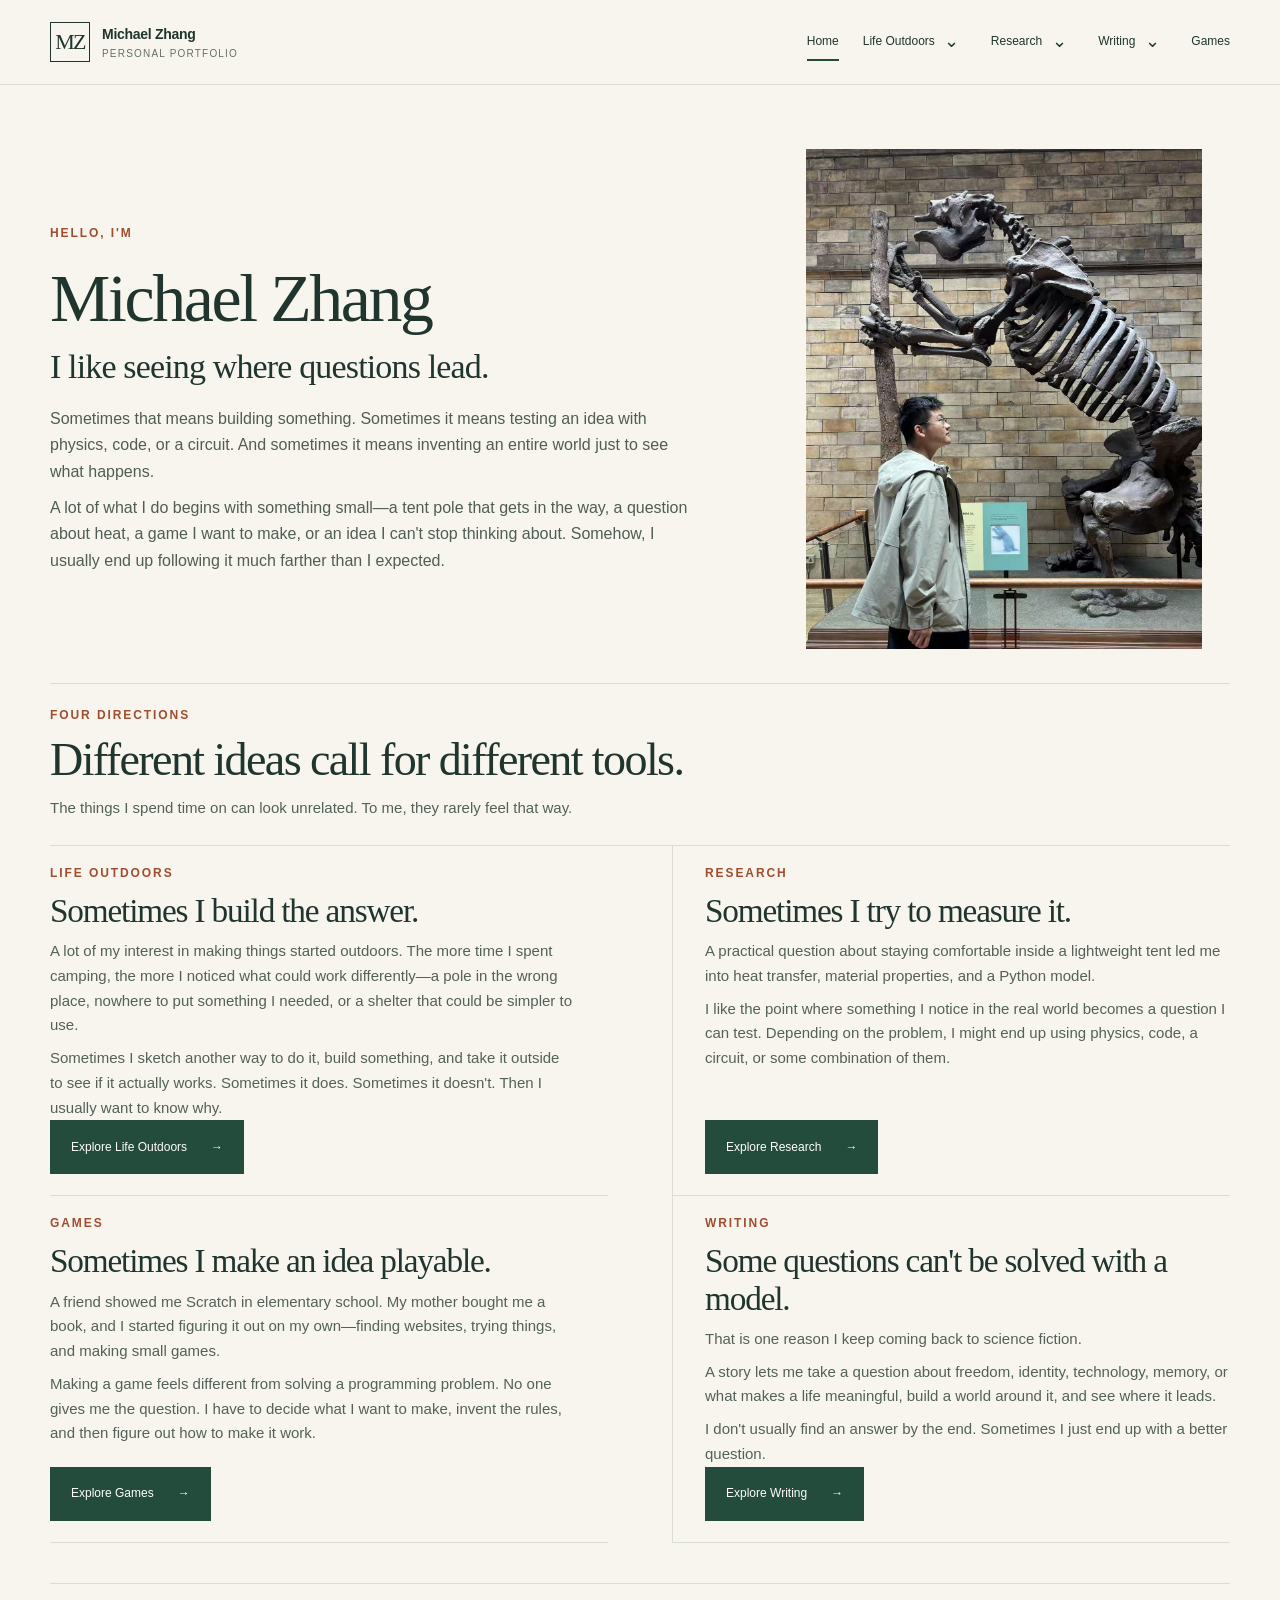
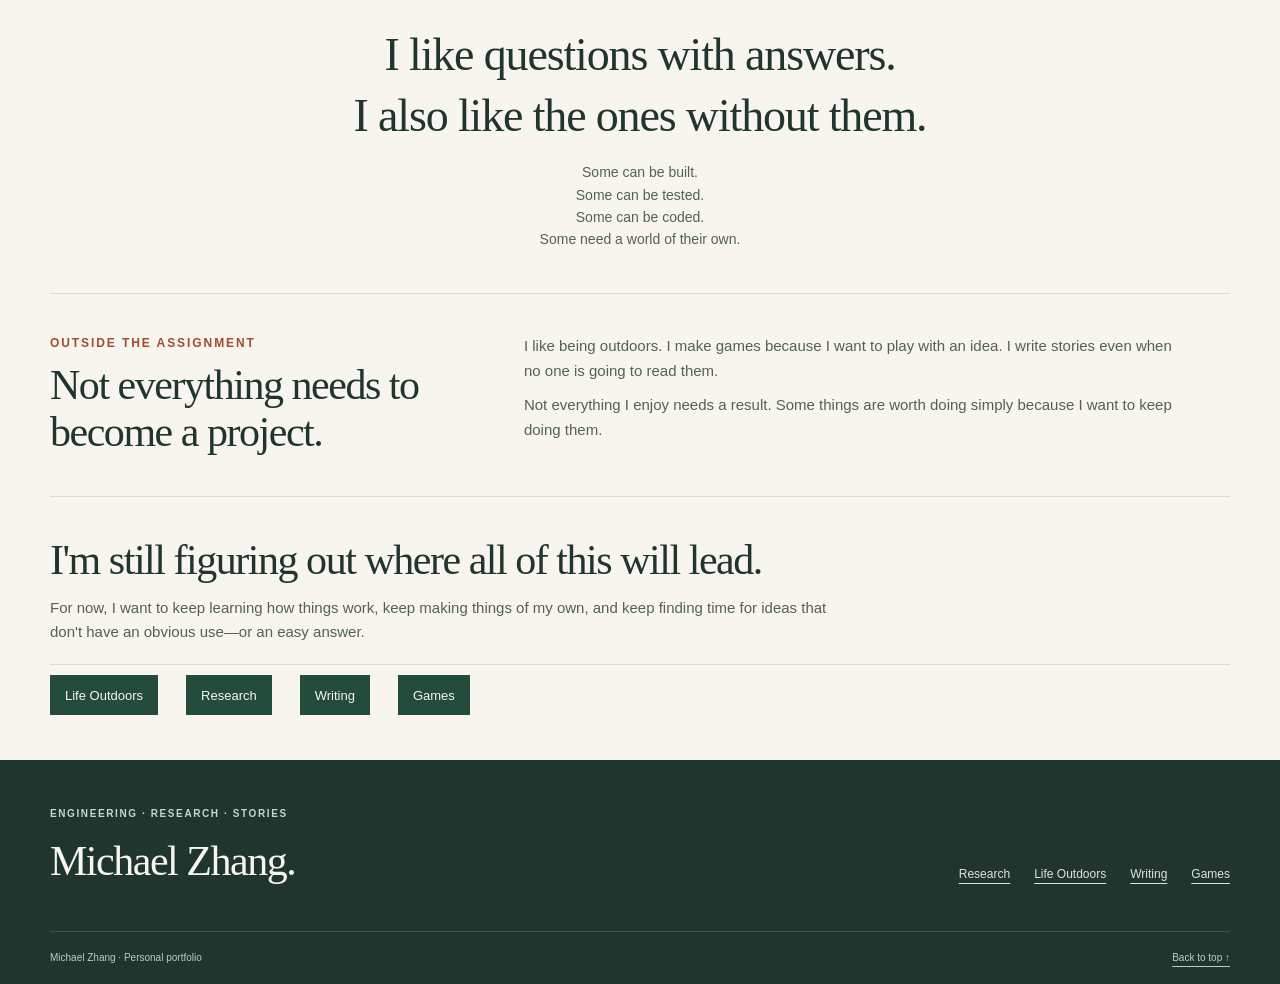
==== index.html @ c4595769 "Initial website" ====
<!doctype html>
<html lang="en">
<head>
<meta charset="utf-8">
<meta name="viewport" content="width=device-width, initial-scale=1">
<title>Michael Zhang — Personal Portfolio</title>
<meta name="description" content="Michael Zhang’s personal portfolio: engineering, research, writing, games, and community.">
<link rel="icon" href="assets/favicon.svg" type="image/svg+xml">
<link rel="stylesheet" href="assets/styles.css">
<script src="assets/main.js" defer></script>
<style>
.home-page .home-intro {
  display: grid;
  grid-template-columns: minmax(0, 1.18fr) minmax(250px, .82fr);
  align-items: center;
  gap: clamp(38px, 6vw, 82px);
  padding-block: clamp(48px, 5vw, 68px) clamp(42px, 5vw, 58px);
}
.home-page .home-intro .eyebrow { margin-bottom: 17px; color: var(--rust); }
.home-page .home-intro .eyebrow,
.home-page .home-heading .eyebrow,
.home-page .direction .eyebrow,
.home-page .outside-assignment .eyebrow { font-size: 12px; }
.home-page .home-intro h1 { max-width: 760px; font-size: clamp(45px, 5.3vw, 68px); }
.home-page .home-intro .home-tagline { margin-top: 8px; font: clamp(26px, 2.7vw, 34px)/1.3 var(--serif); letter-spacing: -.025em; }
.home-page .home-intro-copy { max-width: 680px; margin-top: 17px; color: #4f5d54; font-size: 16px; line-height: 1.65; }
.home-page .home-intro-copy p + p { margin-top: 10px; }
.home-page .home-photo-placeholder { display: grid; place-items: center; min-height: 250px; border: 1px solid var(--line); color: #8a9388; font: 11px/1 var(--sans); letter-spacing: .16em; }
.home-page .home-portrait { display: flex; justify-content: center; align-items: center; margin: 0; }
.home-page .home-portrait img { width: auto; max-width: 100%; max-height: 500px; height: auto; object-fit: contain; }
.home-page .home-intro { padding-bottom: clamp(24px, 3vw, 34px); }
.home-page .home-intro + .home-section { padding-top: 22px; }
.home-page .home-section { padding-block: 40px; border-top: 1px solid var(--line); }
.home-page .home-heading { margin-bottom: 21px; }
.home-page .home-heading .eyebrow { margin-bottom: 8px; color: var(--rust); }
.home-page .home-heading h2 { max-width: 780px; }
.home-page .home-lead { max-width: 650px; margin-top: 11px; color: #536158; font-size: 15px; line-height: 1.65; }
.home-page .direction-grid { display: grid; grid-template-columns: repeat(2, minmax(0, 1fr)); column-gap: clamp(32px, 5vw, 72px); row-gap: 0; margin-top: 24px; border-top: 1px solid var(--line); }
.home-page .direction { min-width: 0; display: flex; flex-direction: column; padding: 18px 0 21px; border-bottom: 1px solid var(--line); }
.home-page .direction:nth-child(odd) { padding-right: clamp(12px, 2.5vw, 34px); }
.home-page .direction:nth-child(even) { padding-left: clamp(12px, 2.5vw, 34px); border-left: 1px solid var(--line); }
.home-page .direction .eyebrow { margin-bottom: 8px; color: var(--rust); }
.home-page .direction h3 { max-width: 470px; font-size: clamp(27px, 2.6vw, 35px); }
.home-page .direction-copy { max-width: 530px; margin-top: 10px; color: #536158; font-size: 15px; line-height: 1.65; }
.home-page .direction-copy p + p { margin-top: 8px; }
.home-page .direction .direction-button { align-self: flex-start; margin-top: auto; padding-top: 12px; min-height: 54px; font-size: 12px; background: var(--green); border-color: var(--green); }
.home-page .direction .direction-button:hover { background: var(--ink); border-color: var(--ink); }
.home-page .coming-soon { display: inline-block; margin-top: 12px; color: var(--muted); font-size: 12px; }
.home-page .quiet-pause { padding-block: 42px; text-align: center; }
.home-page .quiet-pause blockquote { font: clamp(30px, 3.9vw, 46px)/1.28 var(--serif); letter-spacing: -.025em; }
.home-page .quiet-pause blockquote p + p { margin-top: 3px; }
.home-page .quiet-pause .refrain { margin-top: 15px; color: #536158; font-size: 14px; line-height: 1.6; }
.home-page .outside-assignment { display: grid; grid-template-columns: minmax(0, .72fr) minmax(0, 1.28fr); align-items: start; gap: clamp(32px, 6vw, 80px); }
.home-page .outside-assignment .eyebrow { margin-bottom: 8px; color: var(--rust); }
.home-page .outside-assignment h2 { max-width: 480px; font-size: clamp(34px, 3.4vw, 42px); }
.home-page .outside-copy { max-width: 650px; color: #536158; font-size: 15px; line-height: 1.65; }
.home-page .outside-copy p + p { margin-top: 10px; }
.home-page .home-ending { padding-block: 40px 45px; border-top: 1px solid var(--line); }
.home-page .home-ending h2 { max-width: 780px; font-size: clamp(30px, 3.4vw, 42px); }
.home-page .home-ending > p { max-width: 790px; margin-top: 12px; color: #536158; font-size: 15px; line-height: 1.65; }
.home-page .home-links { display: flex; flex-wrap: wrap; gap: 8px 28px; margin-top: 19px; padding-top: 10px; border-top: 1px solid var(--line); }
.home-page .home-links a, .home-page .home-links span { display: inline-flex; align-items: center; min-height: 40px; font-size: 13px; text-decoration: none; }
.home-page .home-links a { padding: 8px 14px; border: 1px solid var(--green); background: var(--green); color: var(--paper); text-decoration: none; }
.home-page .home-links a:hover { border-color: var(--ink); background: var(--ink); color: var(--paper); }
.home-page .home-links span { color: var(--muted); }
.home-page .site-footer { margin-top: 0; }
@media (max-width: 760px) {
  .home-page .home-intro { grid-template-columns: 1fr; gap: 26px; padding-block: 40px 22px; }
  .home-page .home-intro h1 { font-size: clamp(42px, 9.5vw, 58px); }
  .home-page .home-intro-copy { font-size: 15.5px; line-height: 1.65; }
  .home-page .home-photo-placeholder { min-height: 190px; }
  .home-page .home-section { padding-block: 31px; }
  .home-page .home-intro + .home-section { padding-top: 18px; }
  .home-page .home-heading { margin-bottom: 18px; }
  .home-page .home-lead { font-size: 14.5px; }
  .home-page .direction-grid { grid-template-columns: 1fr; margin-top: 20px; }
  .home-page .direction:nth-child(odd), .home-page .direction:nth-child(even) { padding: 18px 0 19px; border-left: 0; }
  .home-page .direction h3 { font-size: clamp(27px, 7vw, 33px); }
  .home-page .direction-copy { font-size: 15px; line-height: 1.65; }
  .home-page .quiet-pause { padding-block: 36px; }
  .home-page .quiet-pause blockquote { font-size: clamp(28px, 7vw, 38px); }
  .home-page .quiet-pause .refrain { font-size: 13.5px; }
  .home-page .outside-assignment { grid-template-columns: 1fr; gap: 14px; }
  .home-page .outside-assignment h2 { font-size: clamp(34px, 8vw, 40px); }
  .home-page .outside-copy { font-size: 15px; line-height: 1.65; }
  .home-page .home-ending { padding-block: 34px 38px; }
  .home-page .home-ending h2 { font-size: clamp(29px, 7vw, 38px); }
  .home-page .home-ending > p { font-size: 15px; }
  .home-page .home-links { gap: 6px 20px; margin-top: 15px; }
}
</style>
</head>
<body class="home-page">
<a class="skip-link" href="#main">Skip to content</a><header class="site-header"><div class="container header-inner"><a class="brand" href="index.html"><span class="monogram">MZ</span><span class="brand-name">Michael Zhang<small>Personal portfolio</small></span></a><button class="menu-toggle" type="button" aria-expanded="false" aria-controls="navigation">Menu</button><nav class="main-nav" id="navigation" aria-label="Main navigation">
<a href="index.html" aria-current="page">Home</a>
<div class="nav-group">
  <div class="nav-parent"><a href="life-outdoors.html">Life Outdoors</a><button class="submenu-toggle" type="button" aria-expanded="false" aria-controls="life-outdoors-submenu" aria-label="Show Life Outdoors pages"><span aria-hidden="true">⌄</span></button></div>
  <div class="nav-submenu" id="life-outdoors-submenu" hidden><a href="life-outdoors.html">Life Outdoors Overview</a><a href="adventures-we-build-together.html">Adventures We Build Together</a><a href="building-my-own-outdoor-space.html">Building My Own Outdoor Space</a></div>
</div>
<div class="nav-group">
  <div class="nav-parent"><a href="research.html">Research</a><button class="submenu-toggle" type="button" aria-expanded="false" aria-controls="research-submenu" aria-label="Show Research pages"><span aria-hidden="true">⌄</span></button></div>
  <div class="nav-submenu" id="research-submenu" hidden><a href="research.html">Research Overview</a><a href="from-camping-to-product-designs.html">From Problems to Designs</a></div>
</div>
<div class="nav-group">
  <div class="nav-parent"><a href="writing.html">Writing</a><button class="submenu-toggle" type="button" aria-expanded="false" aria-controls="writing-submenu" aria-label="Show Writing pages"><span aria-hidden="true">⌄</span></button></div>
  <div class="nav-submenu" id="writing-submenu" hidden><a href="writing.html">Writing Overview</a><a href="icarus.html">Icarus / 伊卡洛斯</a><a href="antarctic-finale.html">The Antarctic Finale / 南极终曲</a><a href="bio-league.html">Bio-League / 生物联盟</a></div>
</div>
<a href="games.html">Games</a>
</nav></div></header>
<main id="main" class="container">
  <section class="home-intro" aria-labelledby="home-title">
    <div>
      <p class="eyebrow">Hello, I'm</p>
      <h1 id="home-title">Michael Zhang</h1>
      <p class="home-tagline">I like seeing where questions lead.</p>
      <div class="home-intro-copy">
        <p>Sometimes that means building something. Sometimes it means testing an idea with physics, code, or a circuit. And sometimes it means inventing an entire world just to see what happens.</p>
        <p>A lot of what I do begins with something small—a tent pole that gets in the way, a question about heat, a game I want to make, or an idea I can't stop thinking about. Somehow, I usually end up following it much farther than I expected.</p>
      </div>
    </div>
    <figure class="home-portrait"><img src="assets/images/michael-dinosaur-museum.jpg" alt="Michael looking up at a dinosaur skeleton in a museum"></figure>
  </section>

  <section class="home-section" aria-labelledby="directions-title">
    <div class="home-heading">
      <p class="eyebrow">Four directions</p>
      <h2 id="directions-title">Different ideas call for different tools.</h2>
      <p class="home-lead">The things I spend time on can look unrelated. To me, they rarely feel that way.</p>
    </div>
    <div class="direction-grid">
      <article class="direction">
        <p class="eyebrow">Life Outdoors</p>
        <h3>Sometimes I build the answer.</h3>
        <div class="direction-copy">
          <p>A lot of my interest in making things started outdoors. The more time I spent camping, the more I noticed what could work differently—a pole in the wrong place, nowhere to put something I needed, or a shelter that could be simpler to use.</p>
          <p>Sometimes I sketch another way to do it, build something, and take it outside to see if it actually works. Sometimes it does. Sometimes it doesn't. Then I usually want to know why.</p>
        </div>
        <a class="button direction-button" href="life-outdoors.html">Explore Life Outdoors <span aria-hidden="true">→</span></a>
      </article>
      <article class="direction">
        <p class="eyebrow">Research</p>
        <h3>Sometimes I try to measure it.</h3>
        <div class="direction-copy">
          <p>A practical question about staying comfortable inside a lightweight tent led me into heat transfer, material properties, and a Python model.</p>
          <p>I like the point where something I notice in the real world becomes a question I can test. Depending on the problem, I might end up using physics, code, a circuit, or some combination of them.</p>
        </div>
        <a class="button direction-button" href="research.html">Explore Research <span aria-hidden="true">→</span></a>
      </article>
      <article class="direction">
        <p class="eyebrow">Games</p>
        <h3>Sometimes I make an idea playable.</h3>
        <div class="direction-copy">
          <p>A friend showed me Scratch in elementary school. My mother bought me a book, and I started figuring it out on my own—finding websites, trying things, and making small games.</p>
          <p>Making a game feels different from solving a programming problem. No one gives me the question. I have to decide what I want to make, invent the rules, and then figure out how to make it work.</p>
        </div>
        <a class="button direction-button" href="games.html">Explore Games <span aria-hidden="true">→</span></a>
      </article>
      <article class="direction">
        <p class="eyebrow">Writing</p>
        <h3>Some questions can't be solved with a model.</h3>
        <div class="direction-copy">
          <p>That is one reason I keep coming back to science fiction.</p>
          <p>A story lets me take a question about freedom, identity, technology, memory, or what makes a life meaningful, build a world around it, and see where it leads.</p>
          <p>I don't usually find an answer by the end. Sometimes I just end up with a better question.</p>
        </div>
        <a class="button direction-button" href="writing.html">Explore Writing <span aria-hidden="true">→</span></a>
      </article>
    </div>
  </section>

  <section class="home-section quiet-pause" aria-label="A quiet pause">
    <blockquote>
      <p>I like questions with answers.</p>
      <p>I also like the ones without them.</p>
    </blockquote>
    <p class="refrain">Some can be built.<br>Some can be tested.<br>Some can be coded.<br>Some need a world of their own.</p>
  </section>

  <section class="home-section outside-assignment" aria-labelledby="outside-title">
    <div>
      <p class="eyebrow">Outside the assignment</p>
      <h2 id="outside-title">Not everything needs to become a project.</h2>
    </div>
    <div class="outside-copy">
      <p>I like being outdoors. I make games because I want to play with an idea. I write stories even when no one is going to read them.</p>
      <p>Not everything I enjoy needs a result. Some things are worth doing simply because I want to keep doing them.</p>
    </div>
  </section>

  <section class="home-ending" aria-labelledby="ending-title">
    <h2 id="ending-title">I'm still figuring out where all of this will lead.</h2>
    <p>For now, I want to keep learning how things work, keep making things of my own, and keep finding time for ideas that don't have an obvious use—or an easy answer.</p>
    <nav class="home-links" aria-label="Explore the site">
      <a class="button" href="life-outdoors.html">Life Outdoors</a>
      <a class="button" href="research.html">Research</a>
      <a class="button" href="writing.html">Writing</a>
      <a class="button" href="games.html">Games</a>
    </nav>
  </section>

</main>
<footer class="site-footer"><div class="container"><div class="footer-top"><div><p class="eyebrow light">Engineering · Research · Stories</p><h2>Michael Zhang.</h2></div><div class="footer-links"><a href="research.html">Research</a><a href="life-outdoors.html">Life Outdoors</a><a href="writing.html">Writing</a><a href="games.html">Games</a></div></div><div class="footer-bottom"><span>Michael Zhang · Personal portfolio</span><a href="#main">Back to top ↑</a></div></div></footer>
</body>
</html>
---- assets/styles.css ----
:root {
  --paper: #f7f5ee;
  --white: #fffefa;
  --ink: #20352e;
  --muted: #657067;
  --line: #d9ddd2;
  --green: #244c3d;
  --sage: #e6ebdf;
  --rust: #a14d2f;
  --sand: #eee3cf;
  --serif: 'Palatino Linotype', Palatino, 'Book Antiqua', Georgia, serif;
  --sans: -apple-system, BlinkMacSystemFont, 'Segoe UI', Arial, sans-serif;
}

* { box-sizing: border-box; }
html { scroll-behavior: smooth; scroll-padding-top: 110px; }
body { margin: 0; background: var(--paper); color: var(--ink); font: 16px/1.65 var(--sans); }
img { display: block; max-width: 100%; height: auto; }
button, input { font: inherit; }
button, a { -webkit-tap-highlight-color: transparent; }
a { color: inherit; text-decoration-thickness: 1px; text-underline-offset: 5px; }
button { cursor: pointer; }
button:focus-visible, a:focus-visible, summary:focus-visible { outline: 3px solid var(--rust); outline-offset: 5px; }
button:disabled { cursor: default; }
[hidden] { display: none !important; }
h1, h2, h3, h4, p, figure, blockquote { margin: 0; }
h1, h2, h3 { font-family: var(--serif); font-weight: 400; line-height: 1.12; letter-spacing: -.035em; }
h1 { font-size: clamp(48px, 6.4vw, 86px); }
h2 { font-size: clamp(32px, 3.6vw, 48px); }
h3 { font-size: clamp(25px, 2.3vw, 32px); }
em { font-weight: inherit; }
p + p { margin-top: 16px; }
ul { padding-left: 20px; }
.container { width: min(1180px, calc(100% - 88px)); margin-inline: auto; }
.skip-link { position: fixed; z-index: 30; top: 12px; left: 12px; padding: 12px 20px; background: var(--ink); color: white; transform: translateY(-160%); }
.skip-link:focus { transform: none; }
.site-header { position: sticky; z-index: 15; top: 0; border-bottom: 1px solid var(--line); background: rgba(247, 245, 238, .97); }
.header-inner { min-height: 84px; display: flex; align-items: center; justify-content: space-between; gap: 24px; }
.brand { display: flex; gap: 12px; align-items: center; text-decoration: none; flex-shrink: 0; }
.monogram { display: grid; place-items: center; width: 40px; height: 40px; border: 1px solid var(--ink); font-family: var(--serif); font-size: 22px; letter-spacing: -.08em; }
.brand-name { font-size: 14px; font-weight: 600; letter-spacing: -.02em; }
.brand-name small { display: block; color: var(--muted); font: 10px/1.5 var(--sans); letter-spacing: .12em; text-transform: uppercase; }
.main-nav { display: flex; align-items: center; gap: 24px; }
.main-nav a { position: relative; padding: 28px 0; font-size: 12px; white-space: nowrap; text-decoration: none; }
.main-nav a::after { content: ''; position: absolute; left: 0; right: 0; bottom: 19px; height: 2px; background: var(--green); transform: scaleX(0); transition: transform .18s ease; transform-origin: left; }
.main-nav a:hover::after, .main-nav a[aria-current='page']::after { transform: scaleX(1); }
.nav-group { position: relative; }
.nav-parent { display: flex; align-items: center; gap: 2px; }
.nav-group--current .nav-parent > a::after { transform: scaleX(1); }
.submenu-toggle { display: grid; place-items: center; width: 30px; min-height: 44px; padding: 0; border: 0; background: transparent; color: var(--ink); font-size: 18px; }
.submenu-toggle span { transition: transform .18s ease; }
.submenu-toggle[aria-expanded='true'] span { transform: rotate(180deg); }
.nav-submenu { position: absolute; top: 100%; left: -16px; z-index: 20; width: 330px; max-width: calc(100vw - 56px); padding: 8px; border: 1px solid var(--line); background: var(--white); box-shadow: 0 12px 26px #20352e15; }
.main-nav .nav-submenu a { display: block; padding: 12px 14px; white-space: normal; font-size: 13px; line-height: 1.5; border-left: 2px solid transparent; }
.main-nav .nav-submenu a::after { display: none; }
.main-nav .nav-submenu a:hover, .main-nav .nav-submenu a[aria-current='page'] { border-left-color: var(--green); background: var(--sage); }
.menu-toggle { display: none; padding: 9px 13px; background: transparent; border: 1px solid var(--line); color: var(--ink); min-height: 44px; }
.eyebrow { color: var(--muted); font-size: 10px; font-weight: 600; letter-spacing: .16em; text-transform: uppercase; }
.eyebrow.light { color: #c6d7c9; }
.intro-label { display: flex; align-items: center; gap: 10px; margin-bottom: 24px; }
.intro-label::before { content: ''; height: 7px; width: 7px; background: var(--rust); border-radius: 50%; }
.hero { display: grid; grid-template-columns: 1.1fr 1fr; align-items: center; gap: 72px; padding-block: 56px 64px; }
.hero h1 em { color: var(--rust); }
.hero-name { margin-top: 25px; font-size: 15px; font-weight: 600; }
.hero-copy { margin-top: 18px; max-width: 490px; color: var(--muted); font-size: 15px; line-height: 1.85; }
.hero-visual { position: relative; padding-top: 14px; }
.hero-visual::before { content: ''; position: absolute; width: 66%; height: 78%; top: 0; right: -14px; border: 1px solid #a9b4a2; z-index: -1; }
.hero-frame { background: var(--sage); }
.hero-frame > img { width: 100%; aspect-ratio: 1 / 1.03; object-fit: cover; object-position: 53% center; }
.hero-frame figcaption { display: flex; align-items: center; justify-content: space-between; gap: 12px; padding: 16px 20px; font-size: 11px; background: var(--ink); color: #f7f5ee; }
.photo-index { color: #c4d5c5; font-family: var(--serif); font-size: 20px; }
.actions { display: flex; align-items: center; flex-wrap: wrap; gap: 12px; margin-top: 26px; }
.button { display: inline-flex; align-items: center; justify-content: space-between; gap: 24px; min-height: 46px; padding: 11px 20px; border: 1px solid var(--ink); background: var(--ink); color: var(--white); font-size: 12px; text-decoration: none; transition: background .18s ease, color .18s ease; }
.button:hover { background: var(--green); }
.button.secondary { background: transparent; color: var(--ink); border-color: #bcc5b8; }
.button.secondary:hover { background: var(--sage); }
.text-link { display: inline-flex; align-items: center; gap: 18px; min-height: 44px; font-size: 12px; text-decoration: none; border-bottom: 1px solid currentColor; }
.text-link:hover { color: var(--rust); }
.section { padding-block: 64px; border-top: 1px solid var(--line); }
.section-heading { display: flex; justify-content: space-between; align-items: end; gap: 24px; margin-bottom: 32px; }
.section-heading .eyebrow { margin-bottom: 10px; }
.section-heading > p { max-width: 310px; font-size: 13px; color: var(--muted); }
.project-grid { display: grid; grid-template-columns: repeat(2, minmax(0, 1fr)); gap: 28px; }
.project-card { display: flex; flex-direction: column; background: var(--white); border: 1px solid var(--line); transition: border-color .18s ease; }
.project-card:hover { border-color: #7f9584; }
.card-media { position: relative; overflow: hidden; aspect-ratio: 16 / 9; background: var(--sage); }
.card-media > img { height: 100%; width: 100%; object-fit: cover; transition: transform .35s ease; }
.project-card:hover .card-media > img { transform: scale(1.025); }
.card-media .media-label { position: absolute; left: 16px; bottom: 14px; padding: 5px 10px; font-size: 9px; letter-spacing: .09em; text-transform: uppercase; background: var(--paper); color: var(--ink); }
.card-copy { padding: 26px 28px 24px; flex: 1; display: flex; flex-direction: column; }
.card-copy .eyebrow { margin-bottom: 10px; }
.card-copy h3 a { text-decoration: none; }
.card-copy p { margin-top: 13px; font-size: 13px; color: var(--muted); }
.card-copy .text-link { align-self: flex-start; margin-top: 22px; }
.card-bottom { display: flex; justify-content: space-between; align-items: center; gap: 20px; margin-top: auto; padding-top: 22px; }
.card-bottom .text-link { margin: 0; }
.status { display: inline-block; padding: 5px 9px; border: 1px solid #d5d9ce; color: var(--muted); font-size: 10px; letter-spacing: .02em; }
.research-art { display: grid; align-content: center; padding: 32px; background-color: var(--green); background-image: linear-gradient(#ffffff0a 1px, transparent 1px), linear-gradient(90deg, #ffffff0a 1px, transparent 1px); background-size: 26px 26px; color: #f4f4e9; }
.research-art strong { position: relative; font: 44px/1.08 var(--serif); letter-spacing: -.03em; z-index: 1; }
.research-art .art-note { position: relative; margin-top: 16px; color: #c4d5c5; font-size: 10px; letter-spacing: .14em; text-transform: uppercase; }
.research-art::after { content: ''; position: absolute; height: 180px; width: 180px; right: 34px; bottom: -40px; border: 1px solid #90a991; transform: rotate(35deg); }
.writing-art { position: relative; display: grid; align-content: center; gap: 13px; padding: 36px; color: #573e35; background: var(--sand); }
.writing-art::after { content: ''; position: absolute; width: 155px; height: 155px; border: 1px solid #bba88c; border-radius: 50%; right: 30px; top: 35px; }
.writing-art strong { position: relative; z-index: 1; font: 40px/1.1 var(--serif); }
.writing-art .art-note { font-size: 10px; letter-spacing: .12em; text-transform: uppercase; }
.path-list { margin-top: 30px; border-top: 1px solid var(--line); }
.path-row { display: grid; grid-template-columns: 60px 1fr 1fr 28px; align-items: center; gap: 20px; padding: 26px 0; border-bottom: 1px solid var(--line); text-decoration: none; }
.path-row > span:first-child { color: var(--rust); font-family: var(--serif); font-size: 20px; }
.path-row strong { font-family: var(--serif); font-size: 28px; font-weight: 400; }
.path-row p { color: var(--muted); font-size: 13px; }
.path-row:hover strong { color: var(--rust); }
.home-note { display: grid; grid-template-columns: 1fr 2fr; gap: 70px; }
.home-note blockquote { font: 31px/1.45 var(--serif); }
.home-note .text-link { margin-top: 20px; }
.page-intro { padding-block: 58px 48px; }
.page-intro h1 { margin-top: 19px; max-width: 900px; }
.page-intro > p:last-of-type { margin-top: 22px; max-width: 650px; color: var(--muted); font-size: 16px; }
.page-jumps { display: flex; flex-wrap: wrap; gap: 10px; margin-top: 28px; }
.page-jumps a { border: 1px solid #cbd1c3; padding: 8px 14px; font-size: 11px; text-decoration: none; min-height: 40px; display: inline-flex; align-items: center; }
.page-jumps a:hover { background: var(--sage); }
.writing-page .page-intro { padding-top: 36px; padding-bottom: 24px; }
.writing-page .page-intro h1 { max-width: none; margin-top: 0; font-size: clamp(50px, 3.8vw, 54px); }
.writing-page .page-intro > p { max-width: 720px; margin-top: 14px; font-size: 15px; line-height: 1.7; }
.writing-page .page-intro .page-jumps { margin-top: 18px; }
.writing-page .page-intro .page-jumps a { min-height: 38px; padding: 6px 12px; }
.writing-page .writing-personal-intro { max-width: none; margin: 17px 0 16px; color: var(--muted); font-size: 14px; line-height: 1.8; }
.writing-page .writing-personal-intro p + p { margin-top: 10px; }
.writing-page #fiction { padding-top: 30px; }
.feature-grid { display: grid; grid-template-columns: 1.1fr 1fr; align-items: start; gap: 50px; }
.feature-copy .eyebrow { margin-bottom: 14px; }
.feature-copy > p { color: var(--muted); margin-top: 20px; font-size: 14px; line-height: 1.85; }
.feature-figure { background: var(--white); border: 1px solid var(--line); }
.feature-figure img { width: 100%; }
.feature-figure figcaption { padding: 12px 18px; font-size: 11px; color: var(--muted); border-top: 1px solid var(--line); }
.feature-figure a { display: block; }
.evidence-strip { display: flex; flex-wrap: wrap; gap: 26px; padding-block: 24px; margin-top: 20px; border-top: 1px solid var(--line); border-bottom: 1px solid var(--line); }
.evidence-strip strong { display: block; font: 38px/1.1 var(--serif); }
.evidence-strip span { font-size: 11px; color: var(--muted); }
.slot { min-height: 200px; padding: 32px; display: flex; flex-direction: column; justify-content: center; align-items: start; border: 1px dashed #abb8a3; background: #edf0e5; gap: 14px; }
.slot .slot-mark { font: 36px/1 var(--serif); color: #738670; }
.slot h3 { font-size: 28px; }
.slot p { font-size: 12px; color: var(--muted); max-width: 390px; }
.slot.sand { background: #f1e9dc; border-color: #baa78e; }
.slot + .slot { margin-top: 18px; }
.note { margin-top: 20px; font-size: 12px; color: var(--muted); }
.project-notes { margin-top: 30px; border-top: 1px solid var(--line); border-bottom: 1px solid var(--line); }
.project-notes summary { padding: 17px 0; font-size: 12px; font-weight: 600; cursor: pointer; }
.project-notes dl { margin: 8px 0 25px; display: grid; grid-template-columns: 120px 1fr; gap: 14px 24px; font-size: 13px; }
.project-notes dt { color: var(--ink); font-weight: 600; }
.project-notes dd { margin: 0; color: var(--muted); }
.mini-grid { display: grid; grid-template-columns: repeat(3, minmax(0, 1fr)); gap: 22px; }
.mini-card { padding: 26px; border: 1px solid var(--line); background: var(--white); }
.mini-card h3 { margin-top: 12px; font-size: 27px; }
.mini-card p { margin-top: 15px; color: var(--muted); font-size: 13px; }
.mini-card .text-link { margin-top: 20px; }
.filters { display: flex; gap: 8px; flex-wrap: wrap; align-items: center; margin-bottom: 24px; }
.filters button { min-height: 42px; padding: 9px 16px; border: 1px solid var(--line); color: var(--ink); background: transparent; font-size: 11px; }
.filters button[aria-pressed='true'] { background: var(--ink); color: var(--paper); border-color: var(--ink); }
.filter-status { margin-left: auto; color: var(--muted); font-size: 11px; }
.js-only { display: none; }
.js .js-only { display: flex; }
.video-link { display: inline-flex; gap: 10px; align-items: center; }
.play-mark { display: grid; width: 26px; height: 26px; place-items: center; border: 1px solid var(--line); font-size: 9px; }
.comparison { display: grid; grid-template-columns: 1fr 1fr; gap: 24px; margin-top: 30px; }
.comparison figure { position: relative; background: var(--white); border: 1px solid var(--line); }
.comparison figure > img { aspect-ratio: 16 / 9; width: 100%; object-fit: cover; }
.comparison figcaption { padding: 22px; }
.comparison figcaption h3 { font-size: 27px; margin-block: 8px 12px; }
.comparison figcaption p { font-size: 13px; color: var(--muted); }
.comparison .text-link { margin-top: 16px; }
.image-pair { display: grid; grid-template-columns: 1fr 1fr; gap: 14px; margin-block: 26px 10px; }
.image-pair a { display: block; background: var(--white); }
.image-pair img { width: 100%; aspect-ratio: 1; object-fit: cover; }
.record-list { margin: 22px 0 0; padding: 0; list-style: none; }
.record-list li { padding: 17px 0; border-top: 1px solid var(--line); }
.record-list strong { display: block; font-size: 13px; font-weight: 600; }
.record-list span { display: block; margin-top: 4px; font-size: 12px; color: var(--muted); }
.book-grid { display: grid; grid-template-columns: repeat(4, minmax(0, 1fr)); gap: 22px; }
.book { min-width: 0; }
.book-cover { position: relative; min-height: 290px; padding: 26px 22px; display: flex; flex-direction: column; justify-content: space-between; border: 1px solid #b9c1b1; background: #e5e9de; overflow: hidden; }
.book-cover > * { position: relative; z-index: 1; }
.book-cover::after { content: ''; position: absolute; width: 160px; height: 160px; border: 1px solid #8e9a7e; border-radius: 50%; right: -35px; top: 80px; }
.book-cover .eyebrow { font-size: 9px; }
.book-cover h3 { font-size: 28px; }
.book-cover .book-author { font-size: 10px; letter-spacing: .08em; text-transform: uppercase; }
.book:nth-child(2) .book-cover { background: #e4e9e9; border-color: #b8c9cb; }
.book:nth-child(3) .book-cover { background: #eae3d3; border-color: #c6baa1; }
.book:nth-child(4) .book-cover { background: #e7ded7; border-color: #c8b7ac; }
.book > p { margin-top: 16px; font-size: 12px; color: var(--muted); }
.book details { margin-top: 14px; font-size: 12px; }
.book details summary { cursor: pointer; padding-block: 8px; }
.book details p { padding-block: 8px; color: var(--muted); }
.game-art { min-height: 260px; position: relative; display: flex; flex-direction: column; align-items: center; justify-content: center; padding: 30px; background: #233f44; color: #dce7d8; overflow: hidden; gap: 14px; }
.game-art::before { content: ''; position: absolute; width: 155px; height: 155px; border: 1px solid #bdd4aa; transform: rotate(45deg); opacity: .3; }
.game-art > * { position: relative; }
.game-art strong { font: 40px/1 var(--serif); letter-spacing: .15em; }
.game-art span { font-size: 10px; letter-spacing: .08em; }
.game-art.crimson { background: #513438; color: #ead8d0; }
.about-bio { font-size: 17px; line-height: 1.85; }
.about-bio p { margin-bottom: 22px; }
.about-bio .lead { font: 31px/1.5 var(--serif); }
.community-number { font: 60px/1 var(--serif); color: var(--rust); }
.community-number small { font: 12px/1.5 var(--sans); color: var(--muted); letter-spacing: 0; }
.site-footer { background: var(--ink); color: var(--paper); margin-top: 30px; }
.footer-top { padding-block: 46px; display: flex; align-items: end; justify-content: space-between; gap: 30px; }
.footer-top h2 { font-size: 42px; margin-top: 15px; }
.footer-links { display: flex; flex-wrap: wrap; gap: 24px; font-size: 12px; }
.footer-links a { color: #dde4d9; }
.footer-bottom { border-top: 1px solid #ffffff26; padding-block: 18px; display: flex; justify-content: space-between; gap: 20px; font-size: 10px; color: #bfccbf; }
.lightbox { padding: 0; border: 0; width: min(1050px, calc(100vw - 40px)); max-width: none; max-height: calc(100vh - 40px); background: var(--paper); color: var(--ink); }
.lightbox::backdrop { background: #0e1918da; }
.lightbox-bar { display: flex; gap: 20px; justify-content: space-between; align-items: center; padding: 12px 18px; }
.lightbox-bar p { font-size: 13px; }
.lightbox-bar button { min-height: 44px; padding: 6px 15px; border: 1px solid var(--line); background: transparent; color: var(--ink); }
.lightbox-content iframe { display: block; width: 100%; aspect-ratio: 16 / 9; border: 0; }
.lightbox-content > img { width: 100%; max-height: calc(100vh - 140px); object-fit: contain; }
.lightbox-note { padding: 12px 18px; color: var(--muted); font-size: 11px; }

@media (max-width: 1050px) {
  .container { width: calc(100% - 56px); }
  .main-nav { gap: 15px; }
  .brand-name { font-size: 12px; }
  .hero { gap: 36px; }
  .book-grid { grid-template-columns: repeat(2, minmax(0, 1fr)); }
}

@media (max-width: 880px) {
  .header-inner { min-height: 72px; flex-wrap: wrap; }
  .js .menu-toggle { display: block; }
  .main-nav { flex-wrap: wrap; width: 100%; padding-bottom: 12px; }
  .main-nav a { padding: 10px 0; }
  .main-nav a::after { bottom: 3px; }
  .js .main-nav { display: none; position: absolute; left: 0; top: 72px; padding: 14px 28px 22px; border-bottom: 1px solid var(--line); background: var(--paper); }
  .js .menu-open .main-nav { display: flex; flex-direction: column; align-items: stretch; gap: 5px; }
  .js .menu-open .main-nav a { padding: 12px 0; font-size: 14px; }
  .js .menu-open .main-nav a::after { right: auto; width: 35px; }
  .js .main-nav { max-height: calc(100dvh - 72px); overflow-y: auto; }
  .nav-parent { justify-content: space-between; }
  .submenu-toggle { width: 44px; }
  .nav-submenu { position: static; width: auto; max-width: none; margin: 0 0 8px 14px; padding: 4px 0 4px 10px; border: 0; border-left: 1px solid var(--line); box-shadow: none; background: transparent; }
  .js .menu-open .main-nav .nav-submenu a { padding: 10px 12px; font-size: 13px; }
  .feature-grid { gap: 28px; }
  .mini-grid { grid-template-columns: 1fr; }
  .home-note { gap: 35px; }
}

@media (max-width: 640px) {
  .container { width: calc(100% - 36px); }
  .hero { grid-template-columns: 1fr; gap: 32px; padding-block: 36px 40px; }
  .hero h1 { font-size: clamp(43px, 11vw, 66px); }
  .hero-copy { font-size: 14px; }
  .hero-frame > img { aspect-ratio: 4 / 3; }
  .hero-visual { margin-right: 10px; }
  .hero-visual::before { right: -10px; }
  .hero-name { margin-top: 20px; }
  .actions { gap: 10px; margin-top: 22px; }
  .button { gap: 16px; padding-inline: 15px; }
  .section { padding-block: 40px; }
  .section-heading { display: block; margin-bottom: 24px; }
  .section-heading > p, .section-heading > .text-link { margin-top: 18px; }
  .project-grid, .feature-grid, .comparison, .home-note { grid-template-columns: 1fr; }
  .project-grid { gap: 22px; }
  .card-copy { padding: 22px; }
  .path-row { grid-template-columns: 30px 1fr 20px; gap: 10px; padding-block: 22px; }
  .path-row p { grid-column: 2; grid-row: 2; margin-top: 5px; }
  .path-row > span:last-child { grid-column: 3; grid-row: 1 / 3; }
  .path-row strong { font-size: 25px; }
  .home-note { gap: 20px; }
  .home-note blockquote { font-size: 27px; }
  .page-intro { padding-block: 36px; }
  .page-intro > p:last-of-type { font-size: 14px; }
  .feature-grid { gap: 26px; }
  .slot { padding: 24px; min-height: 180px; }
  .project-notes dl { grid-template-columns: 1fr; gap: 5px; }
  .project-notes dd { margin-bottom: 14px; }
  .book-grid { gap: 16px; }
  .book-cover { min-height: 260px; padding: 20px 14px; }
  .book-cover h3 { font-size: 24px; overflow-wrap: anywhere; }
  .book-cover::after { width: 120px; height: 120px; }
  .game-art strong { font-size: 32px; }
  .filter-status { width: 100%; margin: 4px 0 0; }
  .footer-top { display: block; padding-block: 34px; }
  .footer-links { margin-top: 26px; }
  .footer-bottom { flex-direction: column; gap: 8px; }
  .about-bio { font-size: 15px; }
  .about-bio .lead { font-size: 28px; }
}

@media (prefers-reduced-motion: reduce) {
  html { scroll-behavior: auto; }
  *, *::before, *::after { animation: none !important; transition: none !important; }
}

@media print {
  .site-header { position: static; }
  .menu-toggle, .main-nav, .filters, .site-footer { display: none !important; }
  body { background: white; }
  .container { width: 100%; }
  .section, .project-card, .feature-grid { break-inside: avoid; }
}

.novel-intro-grid { display: grid; grid-template-columns: minmax(0, 1fr) minmax(0, 1.02fr); align-items: center; gap: 42px; }
.novel-intro-copy > .eyebrow { margin-bottom: 12px; color: var(--rust); }
.novel-intro-copy h2 { font-size: clamp(28px, 3.2vw, 40px); line-height: 1.2; }
.novel-intro-copy > p:not(.eyebrow) { margin-top: 18px; color: var(--muted); font-size: 14px; line-height: 1.85; }
.novel-preface-note { display: grid; gap: 4px; margin-top: 18px !important; padding-left: 12px; border-left: 1px solid var(--line); color: var(--muted); font-size: 14px !important; line-height: 1.65 !important; }
.novel-preface-note span:first-child { font-family: var(--serif); font-size: 16px; font-style: italic; }
.novel-spread { min-width: 0; margin: 0; border: 1px solid var(--line); background: var(--white); }
.novel-spread a { display: block; }
.novel-spread img { display: block; width: 100%; height: auto; }
.novel-spread figcaption { padding: 10px 12px; border-top: 1px solid var(--line); color: var(--muted); font-size: 11px; }
@media (max-width: 760px) {
  .novel-intro-grid { grid-template-columns: 1fr; gap: 24px; }
}

.novel-intro-copy h2 { margin-top: 0; }
.novel-manuscript-figure { margin: 0; border: 1px solid var(--line); background: var(--white); }
.novel-manuscript-figure a { display: block; }
.novel-manuscript-figure img { display: block; width: 100%; height: auto; }
.novel-manuscript-figure figcaption { padding: 10px 12px; border-top: 1px solid var(--line); color: var(--muted); font-size: 11px; }
.novel-ending { display: grid; gap: 4px; margin-top: 28px; padding: 20px 22px; background: #f4eee3; color: var(--ink); font: 17px/1.6 var(--serif); }

.novel-second .novel-intro-grid { grid-template-columns: minmax(0, 1.2fr) minmax(260px, .8fr); gap: 38px; }
.novel-image-stack { display: grid; gap: 16px; width: 100%; max-width: 410px; justify-self: center; }
.novel-image-stack .novel-spread { width: 100%; }
.novel-image-stack .novel-spread figcaption strong { color: var(--rust); font-size: 10px; letter-spacing: .07em; }
@media (max-width: 760px) { .novel-second .novel-intro-grid { grid-template-columns: 1fr; gap: 24px; } .novel-image-stack { max-width: 520px; } }

.novel-first .novel-intro-grid { grid-template-columns: minmax(0, 1.15fr) minmax(250px, .85fr); gap: 34px; }
.novel-first .novel-image-stack { display: grid; gap: 14px; width: 100%; max-width: 380px; justify-self: center; }
.novel-first .novel-spread, .novel-first .novel-manuscript-figure { width: 100%; }
.novel-first .novel-intro-copy > .novel-ending { gap: 3px; margin-top: 20px; padding: 0; background: none; color: var(--ink); font: italic 15px/1.65 var(--serif); }
@media (max-width: 760px) { .novel-first .novel-intro-grid { grid-template-columns: 1fr; gap: 22px; } .novel-first .novel-image-stack { max-width: 520px; } }

.novel-third .icarus-main-grid { grid-template-columns: minmax(0, 1fr) minmax(0, 1fr); gap: 34px; }
.novel-third .icarus-title-cn { display: inline-block; margin-left: 8px; color: var(--rust); font: 400 23px/1.2 var(--serif); letter-spacing: 0; white-space: nowrap; }
.novel-third .novel-intro-copy > p.icarus-metadata { margin-top: 4px !important; color: var(--rust) !important; font: 600 11px/1.5 var(--sans) !important; letter-spacing: .03em; }
.icarus-manuscripts { display: grid; grid-template-columns: repeat(2, minmax(0, 1fr)); align-items: stretch; gap: 14px; min-width: 0; }
.icarus-manuscripts .novel-spread { aspect-ratio: .72; overflow: hidden; }
.icarus-manuscripts .novel-spread a, .icarus-manuscripts .novel-spread img { display: block; width: 100%; height: 100%; }
.icarus-manuscripts .novel-spread img { object-fit: contain; }
.icarus-overview-link { margin-top: 14px; }
.icarus-cta-button { min-height: 50px; padding-inline: 21px; font-size: 13px; }
.antarctic-featured-manuscript { width: min(100%, 260px); justify-self: center; }
.antarctic-featured-manuscript .novel-spread img { height: auto; object-fit: contain; }
.antarctic-writing-entry { margin: 0 0 48px; padding: 20px 0 0; border-top: 1px solid var(--line); }
.antarctic-writing-entry a { color: var(--ink); font: 500 19px/1.5 var(--serif); text-decoration: none; }
.antarctic-writing-entry a:hover { color: var(--rust); }
.antarctic-writing-entry a span[lang="zh"] { margin-left: 7px; color: var(--muted); font-size: 16px; }
@media (max-width: 760px) {
  .novel-third .icarus-main-grid { grid-template-columns: 1fr; gap: 22px; }
  .icarus-manuscripts { gap: 10px; }
}
.icarus-single-manuscript { width: min(100%, 290px); grid-template-columns: minmax(0, 1fr); justify-self: center; }

/* Writing page: tighten the long-form sections and pair the two shorter novel features. */
.writing-page .page-intro { padding-top: 28px; padding-bottom: 17px; }
.writing-page .section { padding-block: 42px; }
.writing-page #fiction { padding-top: 26px; }
.writing-page .novel-intro-grid { gap: 32px; }
.writing-page .novel-intro-copy > p:not(.eyebrow) { margin-top: 14px; line-height: 1.75; }
.writing-page .novel-image-stack { gap: 11px; }
.writing-page .novel-preface-note { margin-top: 14px !important; }
.writing-page .novel-first .novel-ending { margin-top: 15px; }
.writing-page .writing-section-label { display: flex; align-items: center; gap: 14px; margin: 8px 0 0; color: var(--rust); font-size: 10px; font-weight: 600; letter-spacing: .16em; }
.writing-page .writing-section-label::after { content: ''; flex: 1; height: 1px; background: var(--line); }
.writing-page .writing-featured-antarctic { padding-top: 24px !important; padding-bottom: 24px; border-top: 0; }
.writing-featured-antarctic .icarus-main-grid { grid-template-columns: minmax(0, 1.15fr) minmax(0, .85fr); gap: 38px; }
.writing-featured-antarctic .antarctic-featured-manuscript { width: min(100%, 260px); }
.writing-page .writing-selected-pair { padding: 18px 0 43px; border-top: 0; border-bottom: 1px solid var(--line); }
.writing-selected-pair .writing-section-label { margin: 0; }
.writing-selected-pair-grid { position: relative; display: grid; grid-template-columns: repeat(2, minmax(0, 1fr)); gap: 68px; margin-top: 9px; }
.writing-selected-pair-grid::before { content: ''; position: absolute; top: 4px; bottom: 4px; left: 50%; width: 1px; background: var(--line); }
.writing-page .writing-selected-entry .novel-intro-copy h2 { font-size: clamp(34px, 3.6vw, 44px); }
.writing-selected-entry { min-width: 0; }
.writing-page .writing-earlier-label { margin-top: 24px; }
.writing-page #fiction { border-top: 0; }
@media (max-width: 760px) {
  .writing-page .section { padding-block: 34px; }
  .writing-page #fiction { padding-top: 24px; }
  .writing-page .novel-intro-grid { gap: 22px; }
  .writing-page .writing-featured-antarctic { padding-top: 20px !important; padding-bottom: 20px; }
  .writing-featured-antarctic .icarus-main-grid { grid-template-columns: 1fr; gap: 22px; }
  .writing-page .writing-selected-pair { padding: 16px 0 33px; }
  .writing-selected-pair-grid { grid-template-columns: 1fr; gap: 25px; }
  .writing-selected-pair-grid::before { display: none; }
  .writing-selected-entry + .writing-selected-entry { padding-top: 22px; border-top: 1px solid var(--line); }
}
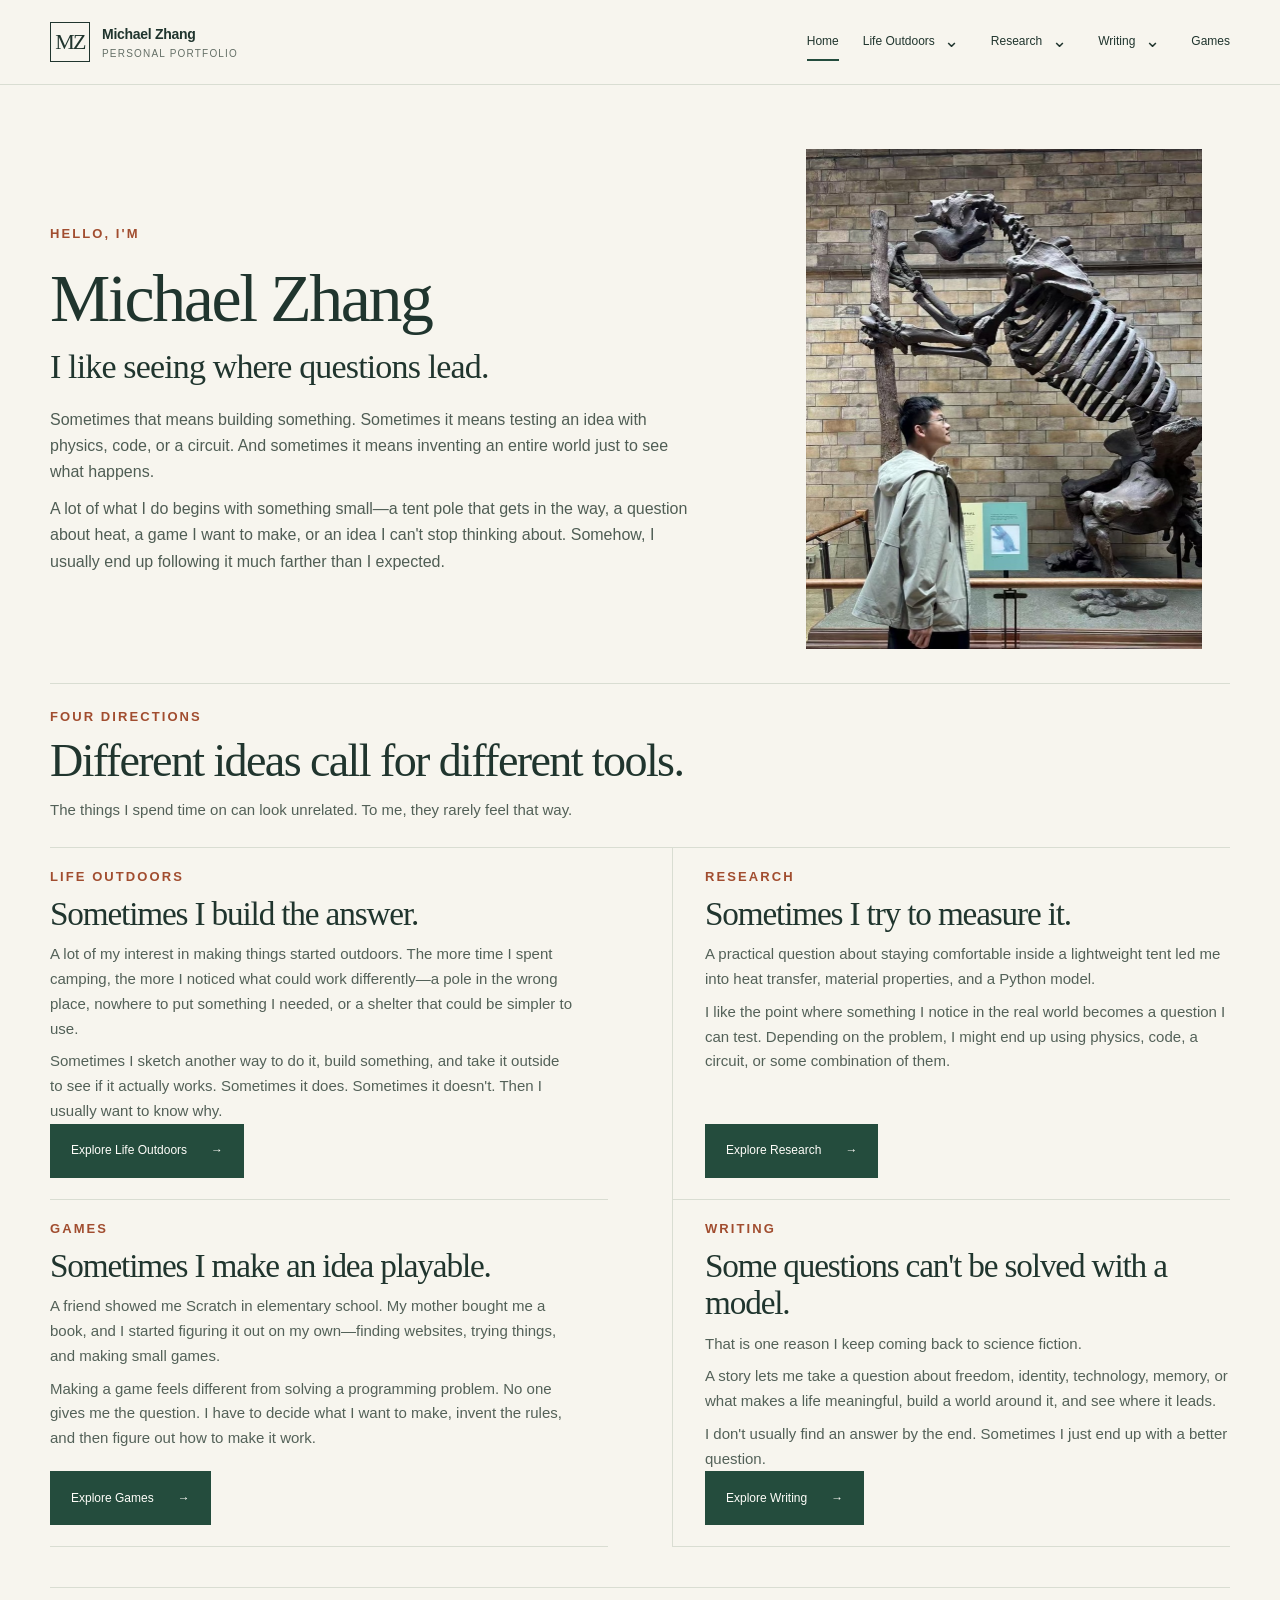
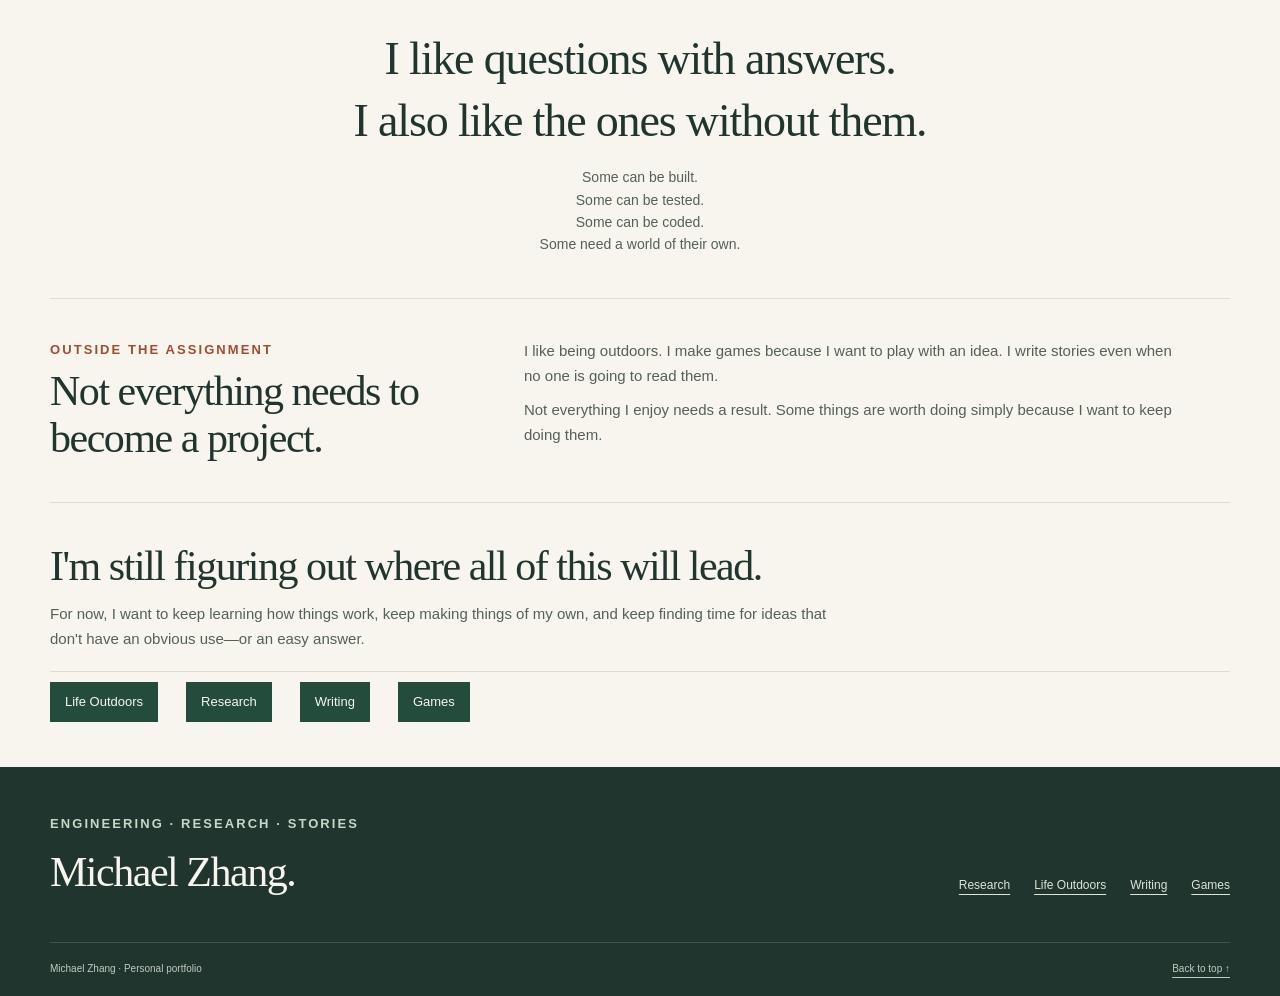
==== commit 20a84930: "Update portfolio content and add Games page" ====
--- a/index.html
+++ b/index.html
@@ -17,10 +17,6 @@
   padding-block: clamp(48px, 5vw, 68px) clamp(42px, 5vw, 58px);
 }
 .home-page .home-intro .eyebrow { margin-bottom: 17px; color: var(--rust); }
-.home-page .home-intro .eyebrow,
-.home-page .home-heading .eyebrow,
-.home-page .direction .eyebrow,
-.home-page .outside-assignment .eyebrow { font-size: 12px; }
 .home-page .home-intro h1 { max-width: 760px; font-size: clamp(45px, 5.3vw, 68px); }
 .home-page .home-intro .home-tagline { margin-top: 8px; font: clamp(26px, 2.7vw, 34px)/1.3 var(--serif); letter-spacing: -.025em; }
 .home-page .home-intro-copy { max-width: 680px; margin-top: 17px; color: #4f5d54; font-size: 16px; line-height: 1.65; }
--- a/assets/styles.css
+++ b/assets/styles.css
@@ -55,7 +55,8 @@
 .main-nav .nav-submenu a::after { display: none; }
 .main-nav .nav-submenu a:hover, .main-nav .nav-submenu a[aria-current='page'] { border-left-color: var(--green); background: var(--sage); }
 .menu-toggle { display: none; padding: 9px 13px; background: transparent; border: 1px solid var(--line); color: var(--ink); min-height: 44px; }
-.eyebrow { color: var(--muted); font-size: 10px; font-weight: 600; letter-spacing: .16em; text-transform: uppercase; }
+.eyebrow { color: var(--muted); font-size: 13px; font-weight: 600; letter-spacing: .16em; text-transform: uppercase; }
+figcaption { font-size: 12px; }
 .eyebrow.light { color: #c6d7c9; }
 .intro-label { display: flex; align-items: center; gap: 10px; margin-bottom: 24px; }
 .intro-label::before { content: ''; height: 7px; width: 7px; background: var(--rust); border-radius: 50%; }
@@ -67,7 +68,7 @@
 .hero-visual::before { content: ''; position: absolute; width: 66%; height: 78%; top: 0; right: -14px; border: 1px solid #a9b4a2; z-index: -1; }
 .hero-frame { background: var(--sage); }
 .hero-frame > img { width: 100%; aspect-ratio: 1 / 1.03; object-fit: cover; object-position: 53% center; }
-.hero-frame figcaption { display: flex; align-items: center; justify-content: space-between; gap: 12px; padding: 16px 20px; font-size: 11px; background: var(--ink); color: #f7f5ee; }
+.hero-frame figcaption { display: flex; align-items: center; justify-content: space-between; gap: 12px; padding: 16px 20px; background: var(--ink); color: #f7f5ee; }
 .photo-index { color: #c4d5c5; font-family: var(--serif); font-size: 20px; }
 .actions { display: flex; align-items: center; flex-wrap: wrap; gap: 12px; margin-top: 26px; }
 .button { display: inline-flex; align-items: center; justify-content: space-between; gap: 24px; min-height: 46px; padding: 11px 20px; border: 1px solid var(--ink); background: var(--ink); color: var(--white); font-size: 12px; text-decoration: none; transition: background .18s ease, color .18s ease; }
@@ -131,7 +132,7 @@
 .feature-copy > p { color: var(--muted); margin-top: 20px; font-size: 14px; line-height: 1.85; }
 .feature-figure { background: var(--white); border: 1px solid var(--line); }
 .feature-figure img { width: 100%; }
-.feature-figure figcaption { padding: 12px 18px; font-size: 11px; color: var(--muted); border-top: 1px solid var(--line); }
+.feature-figure figcaption { padding: 12px 18px; color: var(--muted); border-top: 1px solid var(--line); }
 .feature-figure a { display: block; }
 .evidence-strip { display: flex; flex-wrap: wrap; gap: 26px; padding-block: 24px; margin-top: 20px; border-top: 1px solid var(--line); border-bottom: 1px solid var(--line); }
 .evidence-strip strong { display: block; font: 38px/1.1 var(--serif); }
@@ -166,7 +167,7 @@
 .comparison figure > img { aspect-ratio: 16 / 9; width: 100%; object-fit: cover; }
 .comparison figcaption { padding: 22px; }
 .comparison figcaption h3 { font-size: 27px; margin-block: 8px 12px; }
-.comparison figcaption p { font-size: 13px; color: var(--muted); }
+.comparison figcaption p { color: var(--muted); }
 .comparison .text-link { margin-top: 16px; }
 .image-pair { display: grid; grid-template-columns: 1fr 1fr; gap: 14px; margin-block: 26px 10px; }
 .image-pair a { display: block; background: var(--white); }
@@ -180,7 +181,6 @@
 .book-cover { position: relative; min-height: 290px; padding: 26px 22px; display: flex; flex-direction: column; justify-content: space-between; border: 1px solid #b9c1b1; background: #e5e9de; overflow: hidden; }
 .book-cover > * { position: relative; z-index: 1; }
 .book-cover::after { content: ''; position: absolute; width: 160px; height: 160px; border: 1px solid #8e9a7e; border-radius: 50%; right: -35px; top: 80px; }
-.book-cover .eyebrow { font-size: 9px; }
 .book-cover h3 { font-size: 28px; }
 .book-cover .book-author { font-size: 10px; letter-spacing: .08em; text-transform: uppercase; }
 .book:nth-child(2) .book-cover { background: #e4e9e9; border-color: #b8c9cb; }
@@ -308,7 +308,7 @@
 .novel-spread { min-width: 0; margin: 0; border: 1px solid var(--line); background: var(--white); }
 .novel-spread a { display: block; }
 .novel-spread img { display: block; width: 100%; height: auto; }
-.novel-spread figcaption { padding: 10px 12px; border-top: 1px solid var(--line); color: var(--muted); font-size: 11px; }
+.novel-spread figcaption { padding: 10px 12px; border-top: 1px solid var(--line); color: var(--muted); }
 @media (max-width: 760px) {
   .novel-intro-grid { grid-template-columns: 1fr; gap: 24px; }
 }
@@ -317,13 +317,13 @@
 .novel-manuscript-figure { margin: 0; border: 1px solid var(--line); background: var(--white); }
 .novel-manuscript-figure a { display: block; }
 .novel-manuscript-figure img { display: block; width: 100%; height: auto; }
-.novel-manuscript-figure figcaption { padding: 10px 12px; border-top: 1px solid var(--line); color: var(--muted); font-size: 11px; }
+.novel-manuscript-figure figcaption { padding: 10px 12px; border-top: 1px solid var(--line); color: var(--muted); }
 .novel-ending { display: grid; gap: 4px; margin-top: 28px; padding: 20px 22px; background: #f4eee3; color: var(--ink); font: 17px/1.6 var(--serif); }
 
 .novel-second .novel-intro-grid { grid-template-columns: minmax(0, 1.2fr) minmax(260px, .8fr); gap: 38px; }
 .novel-image-stack { display: grid; gap: 16px; width: 100%; max-width: 410px; justify-self: center; }
 .novel-image-stack .novel-spread { width: 100%; }
-.novel-image-stack .novel-spread figcaption strong { color: var(--rust); font-size: 10px; letter-spacing: .07em; }
+.novel-image-stack .novel-spread figcaption strong { color: var(--rust); letter-spacing: .07em; }
 @media (max-width: 760px) { .novel-second .novel-intro-grid { grid-template-columns: 1fr; gap: 24px; } .novel-image-stack { max-width: 520px; } }
 
 .novel-first .novel-intro-grid { grid-template-columns: minmax(0, 1.15fr) minmax(250px, .85fr); gap: 34px; }
@@ -362,11 +362,12 @@
 .writing-page .novel-image-stack { gap: 11px; }
 .writing-page .novel-preface-note { margin-top: 14px !important; }
 .writing-page .novel-first .novel-ending { margin-top: 15px; }
-.writing-page .writing-section-label { display: flex; align-items: center; gap: 14px; margin: 8px 0 0; color: var(--rust); font-size: 10px; font-weight: 600; letter-spacing: .16em; }
+.writing-page .writing-section-label { display: flex; align-items: center; gap: 14px; margin: 8px 0 0; color: var(--rust); font-size: 13px; font-weight: 600; letter-spacing: .16em; }
 .writing-page .writing-section-label::after { content: ''; flex: 1; height: 1px; background: var(--line); }
-.writing-page .writing-featured-antarctic { padding-top: 24px !important; padding-bottom: 24px; border-top: 0; }
-.writing-featured-antarctic .icarus-main-grid { grid-template-columns: minmax(0, 1.15fr) minmax(0, .85fr); gap: 38px; }
-.writing-featured-antarctic .antarctic-featured-manuscript { width: min(100%, 260px); }
+.writing-page .writing-featured-antarctic { padding-top: 8px !important; padding-bottom: 12px; border-top: 0; }
+.writing-featured-antarctic .icarus-main-grid { grid-template-columns: minmax(0, 1.15fr) minmax(0, .85fr); align-items: start; gap: 38px; }
+.writing-featured-antarctic .novel-intro-copy { align-self: center; padding-top: 0; }
+.writing-featured-antarctic .antarctic-featured-manuscript { width: min(100%, 208px); justify-self: center; }
 .writing-page .writing-selected-pair { padding: 18px 0 43px; border-top: 0; border-bottom: 1px solid var(--line); }
 .writing-selected-pair .writing-section-label { margin: 0; }
 .writing-selected-pair-grid { position: relative; display: grid; grid-template-columns: repeat(2, minmax(0, 1fr)); gap: 68px; margin-top: 9px; }
@@ -381,6 +382,8 @@
   .writing-page .novel-intro-grid { gap: 22px; }
   .writing-page .writing-featured-antarctic { padding-top: 20px !important; padding-bottom: 20px; }
   .writing-featured-antarctic .icarus-main-grid { grid-template-columns: 1fr; gap: 22px; }
+  .writing-featured-antarctic .novel-intro-copy { padding-top: 0; }
+  .writing-featured-antarctic .antarctic-featured-manuscript { justify-self: center; }
   .writing-page .writing-selected-pair { padding: 16px 0 33px; }
   .writing-selected-pair-grid { grid-template-columns: 1fr; gap: 25px; }
   .writing-selected-pair-grid::before { display: none; }
